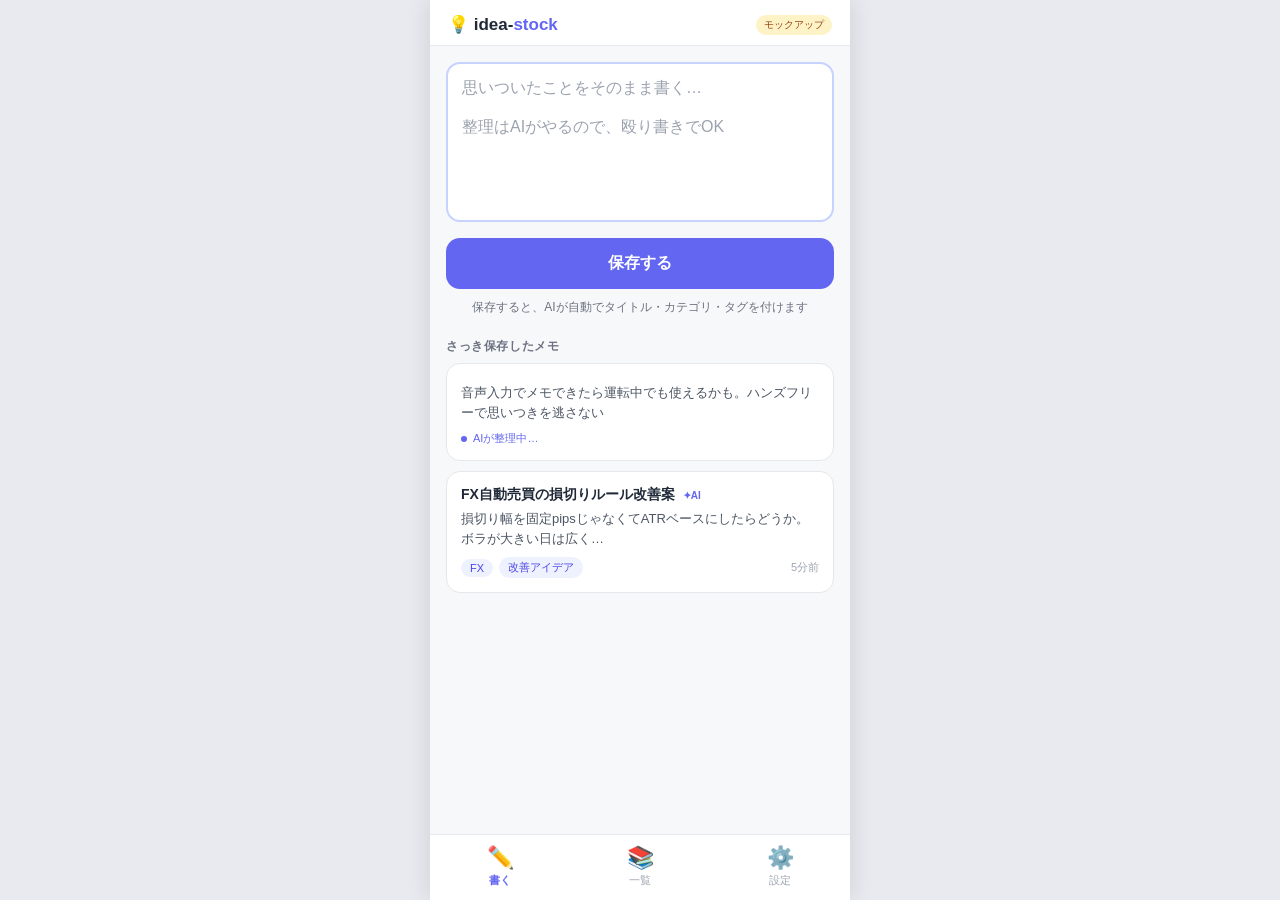
==== mockups/mockup.html @ c85de98b "企画開始: プロジェクト説明とモックアップ3画面を作成 Co-Authored-By: Claude Fable 5 <noreply@anthropic.com>" ====
<!DOCTYPE html>
<html lang="ja">
<head>
<meta charset="UTF-8">
<meta name="viewport" content="width=device-width, initial-scale=1.0">
<title>idea-stock モックアップ</title>
<style>
  * { margin: 0; padding: 0; box-sizing: border-box; }
  body {
    font-family: -apple-system, "Hiragino Sans", sans-serif;
    background: #e8eaf0;
    display: flex;
    justify-content: center;
    min-height: 100vh;
  }
  .phone {
    width: 100%;
    max-width: 420px;
    background: #f7f8fa;
    min-height: 100vh;
    display: flex;
    flex-direction: column;
    box-shadow: 0 0 24px rgba(0,0,0,.12);
  }
  header {
    padding: 14px 18px 10px;
    background: #fff;
    border-bottom: 1px solid #e5e7eb;
    display: flex; align-items: center; justify-content: space-between;
  }
  header h1 { font-size: 17px; color: #1f2937; }
  header h1 span { color: #6366f1; }
  .mock-badge { font-size: 10px; background: #fef3c7; color: #92400e; padding: 3px 8px; border-radius: 99px; }
  main { flex: 1; overflow-y: auto; padding: 16px; padding-bottom: 80px; }
  .screen { display: none; }
  .screen.active { display: block; }

  /* ---- 書く画面 ---- */
  textarea {
    width: 100%; height: 160px; border: 2px solid #c7d2fe; border-radius: 14px;
    padding: 14px; font-size: 16px; font-family: inherit; resize: none; background: #fff;
    color: #1f2937;
  }
  textarea::placeholder { color: #9ca3af; }
  .save-btn {
    width: 100%; margin-top: 12px; padding: 15px; border: none; border-radius: 14px;
    background: #6366f1; color: #fff; font-size: 16px; font-weight: 700; cursor: pointer;
  }
  .hint { margin-top: 10px; font-size: 12px; color: #6b7280; text-align: center; }
  .section-label { font-size: 12px; font-weight: 700; color: #6b7280; margin: 22px 0 8px; letter-spacing: .05em; }

  /* ---- メモカード ---- */
  .card {
    background: #fff; border-radius: 14px; padding: 14px; margin-bottom: 10px;
    border: 1px solid #e5e7eb;
  }
  .card .title { font-size: 14px; font-weight: 700; color: #1f2937; }
  .card .title .ai { font-size: 10px; color: #6366f1; font-weight: 600; margin-left: 4px; }
  .card .body { font-size: 13px; color: #4b5563; margin-top: 5px; line-height: 1.5; }
  .card .meta { display: flex; flex-wrap: wrap; gap: 6px; margin-top: 9px; align-items: center; }
  .tag { font-size: 11px; background: #eef2ff; color: #4f46e5; padding: 3px 9px; border-radius: 99px; }
  .date { font-size: 11px; color: #9ca3af; margin-left: auto; }
  .analyzing { display: flex; align-items: center; gap: 6px; font-size: 11px; color: #6366f1; margin-top: 9px; }
  .dot { width: 6px; height: 6px; border-radius: 50%; background: #6366f1; animation: blink 1s infinite; }
  @keyframes blink { 50% { opacity: .2; } }

  /* ---- 一覧画面 ---- */
  .chips { display: flex; gap: 8px; overflow-x: auto; padding-bottom: 10px; margin-bottom: 6px; }
  .chip {
    flex-shrink: 0; font-size: 13px; padding: 7px 14px; border-radius: 99px;
    background: #fff; border: 1px solid #d1d5db; color: #4b5563; cursor: pointer;
  }
  .chip.on { background: #6366f1; border-color: #6366f1; color: #fff; }
  .search {
    width: 100%; padding: 11px 14px; border: 1px solid #d1d5db; border-radius: 12px;
    font-size: 14px; margin-bottom: 12px; background: #fff; font-family: inherit; color: #1f2937;
  }

  /* ---- 設定画面 ---- */
  .setting-group { background: #fff; border-radius: 14px; border: 1px solid #e5e7eb; padding: 16px; margin-bottom: 14px; }
  .setting-group h2 { font-size: 13px; color: #374151; margin-bottom: 10px; }
  .setting-group input {
    width: 100%; padding: 11px; border: 1px solid #d1d5db; border-radius: 10px;
    font-size: 14px; font-family: inherit; color: #1f2937;
  }
  .setting-note { font-size: 11px; color: #6b7280; margin-top: 8px; line-height: 1.6; }
  .sub-btn {
    width: 100%; padding: 12px; border: 1px solid #d1d5db; border-radius: 10px;
    background: #fff; color: #374151; font-size: 14px; cursor: pointer; font-family: inherit;
  }
  .ok { color: #059669; font-size: 12px; margin-top: 8px; }

  /* ---- 下部ナビ ---- */
  nav {
    position: fixed; bottom: 0; width: 100%; max-width: 420px;
    display: flex; background: #fff; border-top: 1px solid #e5e7eb;
    padding-bottom: env(safe-area-inset-bottom);
  }
  nav button {
    flex: 1; padding: 10px 0 12px; border: none; background: none; cursor: pointer;
    font-size: 11px; color: #9ca3af; font-family: inherit;
  }
  nav button .ico { display: block; font-size: 22px; margin-bottom: 2px; }
  nav button.on { color: #6366f1; font-weight: 700; }
</style>
</head>
<body>
<div class="phone">
  <header>
    <h1>💡 idea-<span>stock</span></h1>
    <span class="mock-badge">モックアップ</span>
  </header>

  <main>
    <!-- 画面1: 書く -->
    <section class="screen active" id="write">
      <textarea placeholder="思いついたことをそのまま書く…&#10;&#10;整理はAIがやるので、殴り書きでOK"></textarea>
      <button class="save-btn">保存する</button>
      <p class="hint">保存すると、AIが自動でタイトル・カテゴリ・タグを付けます</p>

      <p class="section-label">さっき保存したメモ</p>
      <div class="card">
        <div class="body">音声入力でメモできたら運転中でも使えるかも。ハンズフリーで思いつきを逃さない</div>
        <div class="analyzing"><span class="dot"></span> AIが整理中…</div>
      </div>
      <div class="card">
        <div class="title">FX自動売買の損切りルール改善案 <span class="ai">✦AI</span></div>
        <div class="body">損切り幅を固定pipsじゃなくてATRベースにしたらどうか。ボラが大きい日は広く…</div>
        <div class="meta">
          <span class="tag">FX</span><span class="tag">改善アイデア</span>
          <span class="date">5分前</span>
        </div>
      </div>
    </section>

    <!-- 画面2: 一覧 -->
    <section class="screen" id="list">
      <input class="search" placeholder="🔍 メモを検索">
      <div class="chips">
        <span class="chip on">すべて</span>
        <span class="chip">アプリのアイデア</span>
        <span class="chip">FX</span>
        <span class="chip">仕事</span>
        <span class="chip">暮らし</span>
      </div>
      <div class="card">
        <div class="title">うちなーぐち辞書に音声再生機能 <span class="ai">✦AI</span></div>
        <div class="body">単語ごとにネイティブ発音を再生できるボタンがあると学習効率が上がりそう</div>
        <div class="meta">
          <span class="tag">アプリのアイデア</span><span class="tag">うちなーぐち</span>
          <span class="date">7/9</span>
        </div>
      </div>
      <div class="card">
        <div class="title">FX自動売買の損切りルール改善案 <span class="ai">✦AI</span></div>
        <div class="body">損切り幅を固定pipsじゃなくてATRベースにしたらどうか。ボラが大きい日は広く…</div>
        <div class="meta">
          <span class="tag">FX</span><span class="tag">改善アイデア</span>
          <span class="date">7/10</span>
        </div>
      </div>
      <div class="card">
        <div class="title">朝のルーティンにAIニュース確認を組み込む <span class="ai">✦AI</span></div>
        <div class="body">ai-news-digestを朝のコーヒーの時間に読む習慣にする。通知があるといい</div>
        <div class="meta">
          <span class="tag">暮らし</span><span class="tag">習慣化</span>
          <span class="date">7/8</span>
        </div>
      </div>
    </section>

    <!-- 画面3: 設定 -->
    <section class="screen" id="settings">
      <div class="setting-group">
        <h2>Claude APIキー</h2>
        <input type="password" value="sk-ant-api03-••••••••••••">
        <p class="ok">✓ 接続OK（最終確認: 今日 14:02）</p>
        <p class="setting-note">キーはこのスマホの中（ブラウザ）にだけ保存されます。外部には送信されません。</p>
      </div>
      <div class="setting-group">
        <h2>データ</h2>
        <button class="sub-btn">メモをファイルに書き出す（バックアップ）</button>
        <p class="setting-note">メモは全部このスマホの中に保存されています。現在 24件。</p>
      </div>
    </section>
  </main>

  <nav>
    <button class="on" data-s="write"><span class="ico">✏️</span>書く</button>
    <button data-s="list"><span class="ico">📚</span>一覧</button>
    <button data-s="settings"><span class="ico">⚙️</span>設定</button>
  </nav>
</div>

<script>
  document.querySelectorAll('nav button').forEach(b => {
    b.onclick = () => {
      document.querySelectorAll('nav button').forEach(x => x.classList.remove('on'));
      document.querySelectorAll('.screen').forEach(x => x.classList.remove('active'));
      b.classList.add('on');
      document.getElementById(b.dataset.s).classList.add('active');
    };
  });
</script>
</body>
</html>
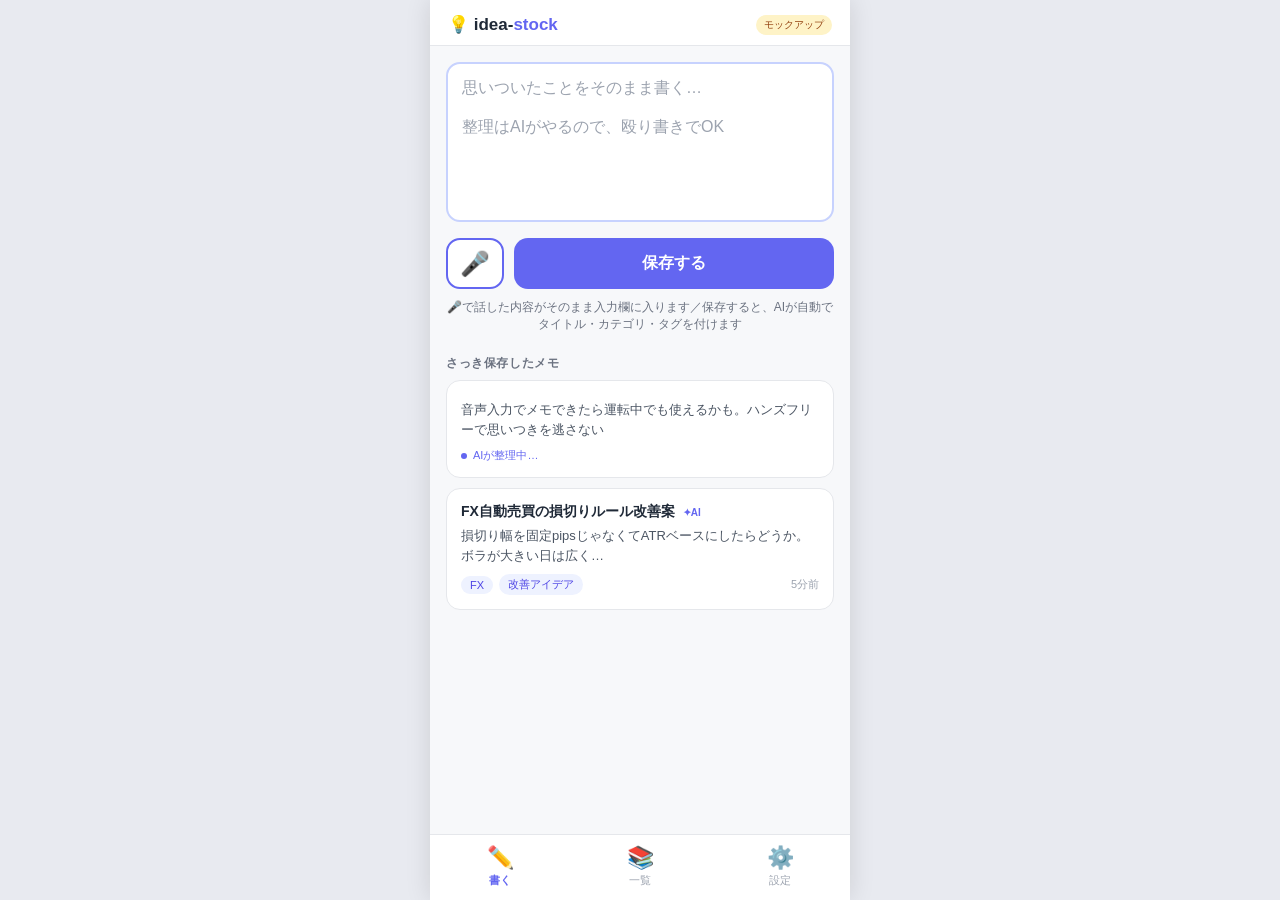
==== commit 7c30cec0: "モックアップに音声入力ボタンを追加 Co-Authored-By: Claude Fable 5 <noreply@anthropic.com>" ====
--- a/mockups/mockup.html
+++ b/mockups/mockup.html
@@ -42,10 +42,16 @@
     color: #1f2937;
   }
   textarea::placeholder { color: #9ca3af; }
+  .btn-row { display: flex; gap: 10px; margin-top: 12px; }
   .save-btn {
-    width: 100%; margin-top: 12px; padding: 15px; border: none; border-radius: 14px;
+    flex: 1; padding: 15px; border: none; border-radius: 14px;
     background: #6366f1; color: #fff; font-size: 16px; font-weight: 700; cursor: pointer;
   }
+  .mic-btn {
+    width: 58px; padding: 0; border: 2px solid #6366f1; border-radius: 14px;
+    background: #fff; font-size: 24px; cursor: pointer;
+  }
+  .mic-btn.rec { background: #fee2e2; border-color: #ef4444; animation: blink 1s infinite; }
   .hint { margin-top: 10px; font-size: 12px; color: #6b7280; text-align: center; }
   .section-label { font-size: 12px; font-weight: 700; color: #6b7280; margin: 22px 0 8px; letter-spacing: .05em; }
 
@@ -115,8 +121,11 @@
     <!-- 画面1: 書く -->
     <section class="screen active" id="write">
       <textarea placeholder="思いついたことをそのまま書く…&#10;&#10;整理はAIがやるので、殴り書きでOK"></textarea>
-      <button class="save-btn">保存する</button>
-      <p class="hint">保存すると、AIが自動でタイトル・カテゴリ・タグを付けます</p>
+      <div class="btn-row">
+        <button class="mic-btn" id="mic" title="音声入力">🎤</button>
+        <button class="save-btn">保存する</button>
+      </div>
+      <p class="hint">🎤で話した内容がそのまま入力欄に入ります／保存すると、AIが自動でタイトル・カテゴリ・タグを付けます</p>
 
       <p class="section-label">さっき保存したメモ</p>
       <div class="card">
@@ -193,6 +202,22 @@
 </div>
 
 <script>
+  // 音声入力のデモ: タップで録音中⇔停止を切り替え、話した風のテキストを入れる
+  const mic = document.getElementById('mic');
+  const ta = document.querySelector('textarea');
+  mic.onclick = () => {
+    mic.classList.toggle('rec');
+    if (mic.classList.contains('rec')) {
+      mic.textContent = '⏹';
+      ta.placeholder = '聞き取り中… 話してください';
+      setTimeout(() => {
+        if (mic.classList.contains('rec')) ta.value = 'えーっと 明細書の照合を自動化するツール 毎月やってるやつ あれをボタン一発にできないか';
+      }, 1200);
+    } else {
+      mic.textContent = '🎤';
+    }
+  };
+
   document.querySelectorAll('nav button').forEach(b => {
     b.onclick = () => {
       document.querySelectorAll('nav button').forEach(x => x.classList.remove('on'));
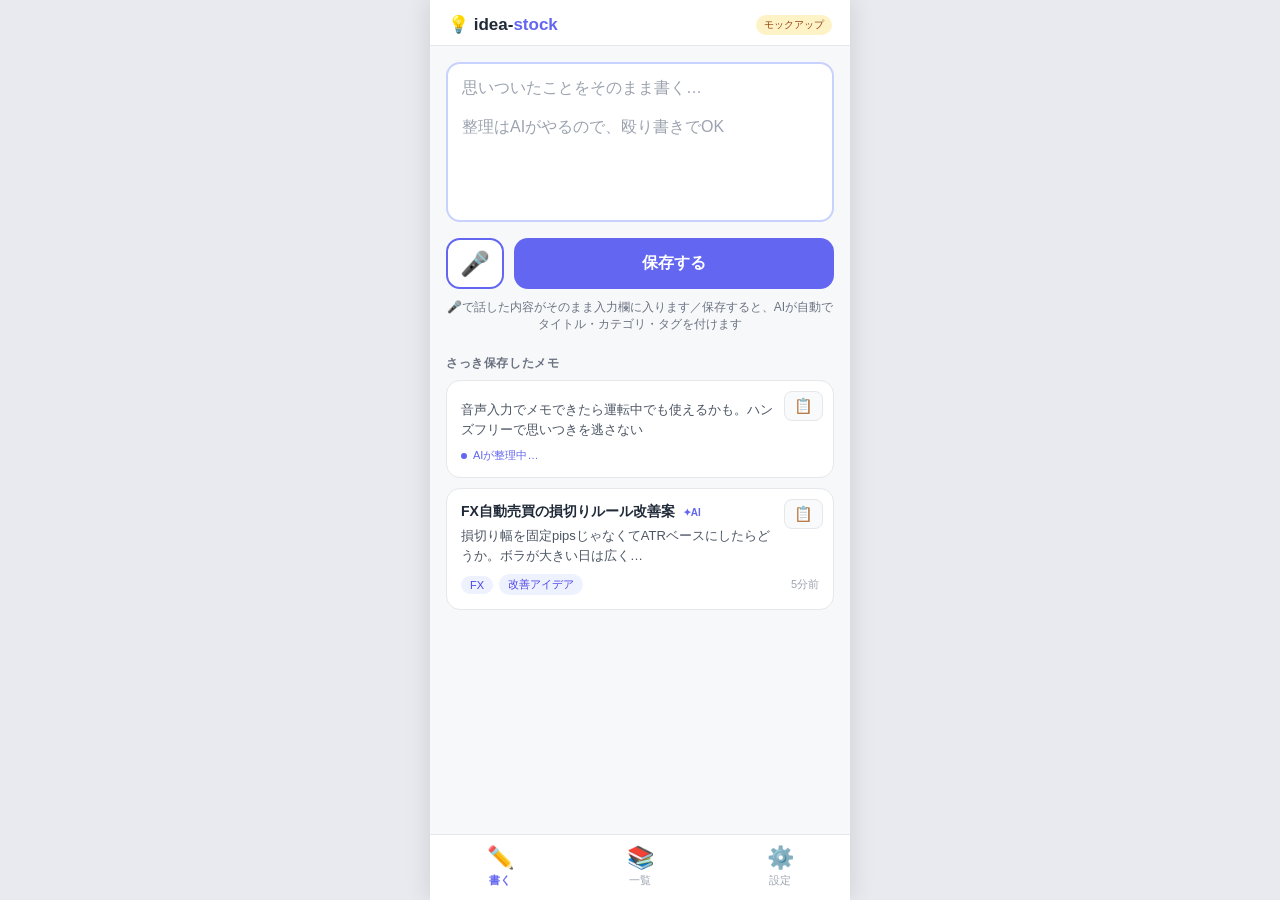
==== commit 77dc6910: "モックアップに各メモのコピーボタンを追加 Co-Authored-By: Claude Fable 5 <noreply@anthropic.com>" ====
--- a/mockups/mockup.html
+++ b/mockups/mockup.html
@@ -58,9 +58,22 @@
   /* ---- メモカード ---- */
   .card {
     background: #fff; border-radius: 14px; padding: 14px; margin-bottom: 10px;
-    border: 1px solid #e5e7eb;
-  }
-  .card .title { font-size: 14px; font-weight: 700; color: #1f2937; }
+    border: 1px solid #e5e7eb; position: relative;
+  }
+  .card .title { font-size: 14px; font-weight: 700; color: #1f2937; padding-right: 44px; }
+  .card .body { padding-right: 44px; }
+  .copy-btn {
+    position: absolute; top: 10px; right: 10px;
+    border: 1px solid #e5e7eb; background: #f9fafb; border-radius: 8px;
+    font-size: 15px; padding: 5px 9px; cursor: pointer;
+  }
+  .toast {
+    position: fixed; bottom: 84px; left: 50%; transform: translateX(-50%);
+    background: #1f2937; color: #fff; font-size: 13px; padding: 10px 18px;
+    border-radius: 99px; opacity: 0; transition: opacity .25s; pointer-events: none;
+    white-space: nowrap;
+  }
+  .toast.show { opacity: 1; }
   .card .title .ai { font-size: 10px; color: #6366f1; font-weight: 600; margin-left: 4px; }
   .card .body { font-size: 13px; color: #4b5563; margin-top: 5px; line-height: 1.5; }
   .card .meta { display: flex; flex-wrap: wrap; gap: 6px; margin-top: 9px; align-items: center; }
@@ -201,7 +214,31 @@
   </nav>
 </div>
 
+<div class="toast" id="toast">📋 クリップボードにコピーしました</div>
+
 <script>
+  // 全メモカードにコピーボタンを付ける（本文がそのままクリップボードに入る）
+  const toast = document.getElementById('toast');
+  let toastTimer;
+  document.querySelectorAll('.card').forEach(card => {
+    const btn = document.createElement('button');
+    btn.className = 'copy-btn';
+    btn.textContent = '📋';
+    btn.title = 'コピー';
+    btn.onclick = () => {
+      const text = card.querySelector('.body').textContent.trim();
+      navigator.clipboard.writeText(text);
+      btn.textContent = '✓';
+      toast.classList.add('show');
+      clearTimeout(toastTimer);
+      toastTimer = setTimeout(() => {
+        toast.classList.remove('show');
+        btn.textContent = '📋';
+      }, 1500);
+    };
+    card.appendChild(btn);
+  });
+
   // 音声入力のデモ: タップで録音中⇔停止を切り替え、話した風のテキストを入れる
   const mic = document.getElementById('mic');
   const ta = document.querySelector('textarea');
